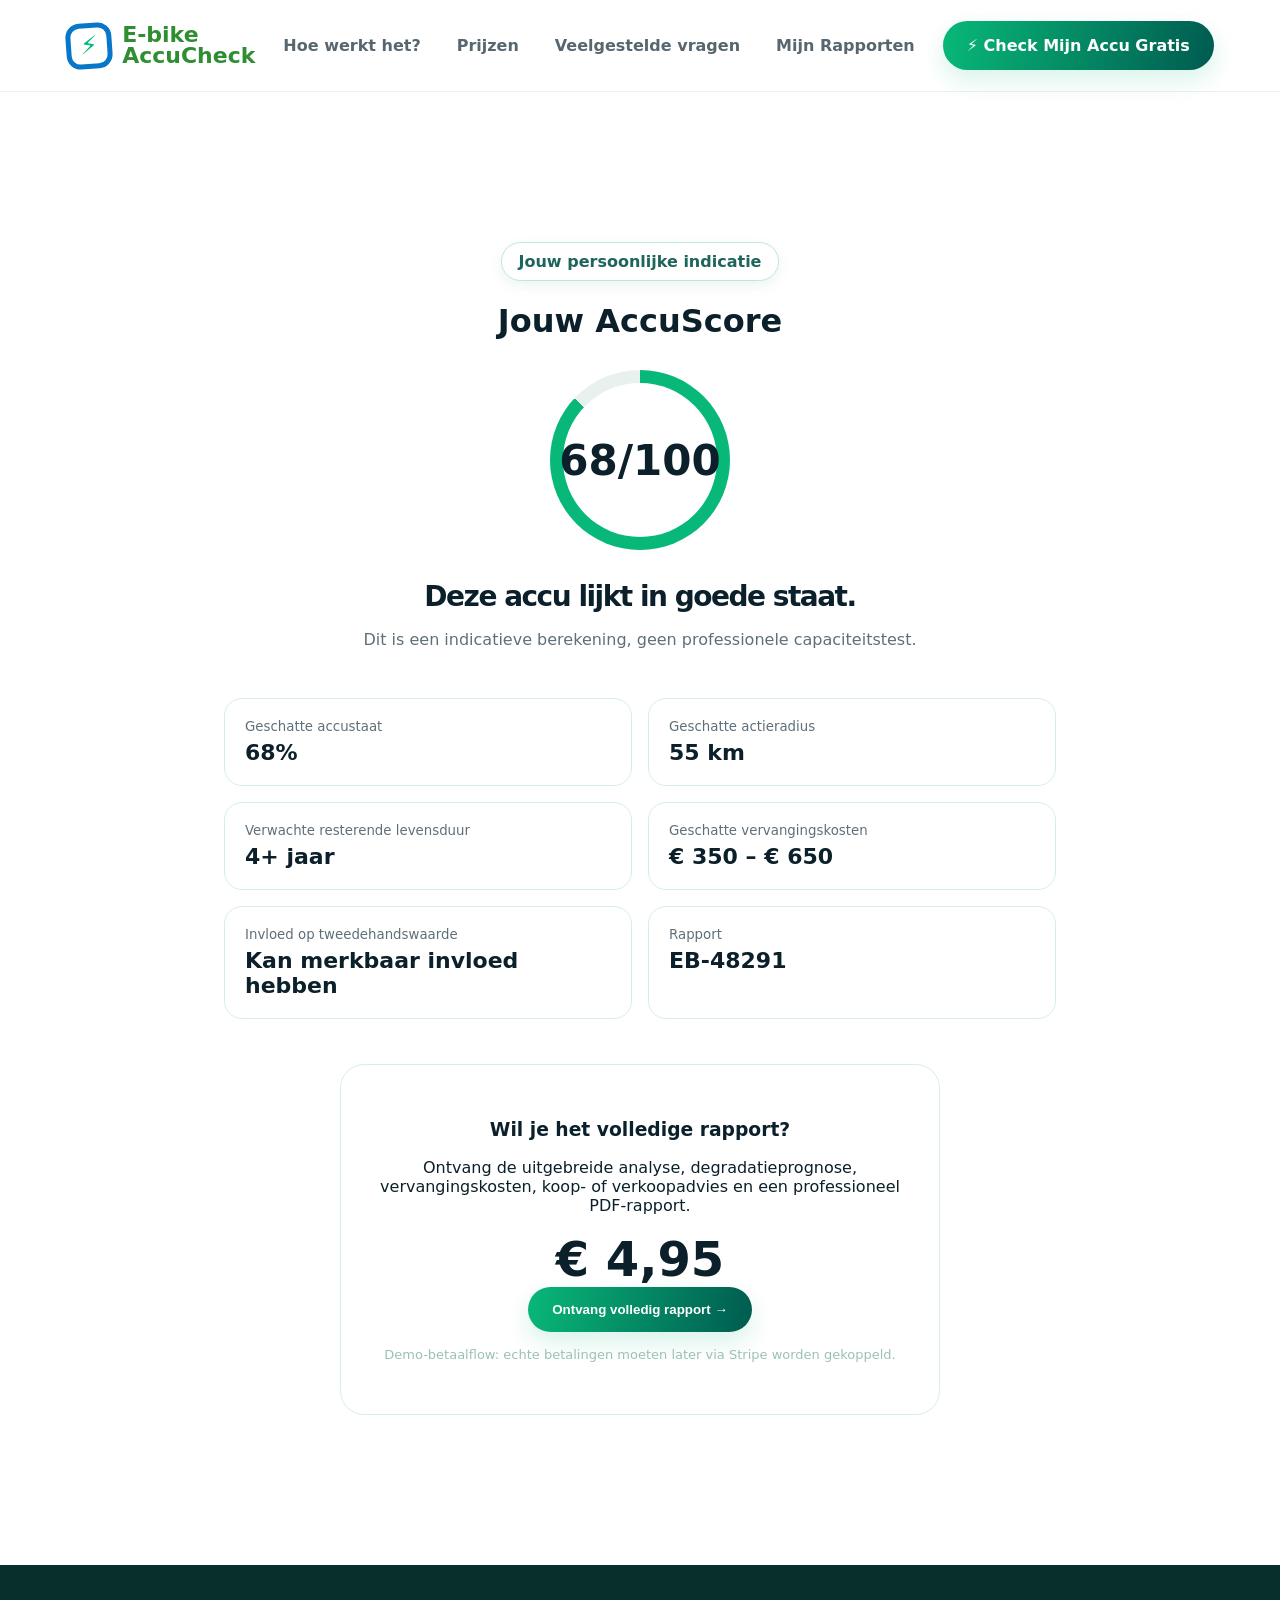
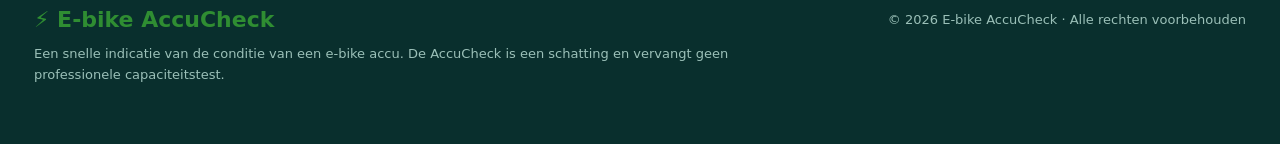
==== resultaat.html @ 83a67e67 "Add files via upload" ====
<!doctype html><html lang="nl"><head><meta charset="utf-8"><meta name="viewport" content="width=device-width,initial-scale=1"><title>Jouw AccuScore · E-bike AccuCheck</title><link rel="stylesheet" href="styles.css"></head><body>
<header class="nav"><div class="wrap navin">
<a class="logo" href="index.html"><span class="logo-mark">⚡</span><span>E-bike<br><b>AccuCheck</b></span></a>
<nav class="links"><a href="index.html">Hoe werkt het?</a><a href="volledig-rapport.html">Prijzen</a><a href="index.html#faq">Veelgestelde vragen</a><a href="resultaat.html">Mijn Rapporten</a></nav>
<a class="navcta" href="accucheck.html">⚡ Check Mijn Accu Gratis</a>
</div></header>
<main class="section"><div class="wrap result"><span class="pill">Jouw persoonlijke indicatie</span><h1>Jouw AccuScore</h1><div class="ring"><b id="score">87/100</b></div><h2 style="font-size:28px">Deze accu lijkt in goede staat.</h2><p class="lead">Dit is een indicatieve berekening, geen professionele capaciteitstest.</p><div class="metrics"><div class="metric"><small>Geschatte accustaat</small><strong id="capacity">87%</strong></div><div class="metric"><small>Geschatte actieradius</small><strong id="range">55 km</strong></div><div class="metric"><small>Verwachte resterende levensduur</small><strong id="life">5+ jaar</strong></div><div class="metric"><small>Geschatte vervangingskosten</small><strong id="replacement">€ 350 – € 650</strong></div><div class="metric"><small>Invloed op tweedehandswaarde</small><strong id="impact">Beperkte invloed</strong></div><div class="metric"><small>Rapport</small><strong>EB-<span id="report">48291</span></strong></div></div><div class="pricebox"><h3>Wil je het volledige rapport?</h3><p>Ontvang de uitgebreide analyse, degradatieprognose, vervangingskosten, koop- of verkoopadvies en een professioneel PDF-rapport.</p><div class="pricebig">€ 4,95</div><button class="btn" id="pay">Ontvang volledig rapport →</button><p class="small">Demo-betaalflow: echte betalingen moeten later via Stripe worden gekoppeld.</p></div></div></main><footer class="footer"><div class="wrap footerin"><div><div class="logo">⚡ E-bike AccuCheck</div><p class="small">Een snelle indicatie van de conditie van een e-bike accu. De AccuCheck is een schatting en vervangt geen professionele capaciteitstest.</p></div><div class="small">© 2026 E-bike AccuCheck · Alle rechten voorbehouden</div></div></footer><script src="app.js"></script></body></html>
---- styles.css ----
:root{--green:#08b878;--darkgreen:#005b50;--ink:#0b202a;--muted:#5f6f79;--bg:#effbf5;--line:#d7eee5;--white:#fff}
*{box-sizing:border-box}html{scroll-behavior:smooth}body{margin:0;font-family:Inter,ui-sans-serif,system-ui,-apple-system,BlinkMacSystemFont,"Segoe UI",sans-serif;color:var(--ink);background:var(--white)}a{text-decoration:none;color:inherit}.nav{height:92px;border-bottom:1px solid #edf1ef;background:#fff;display:flex;align-items:center}.wrap{max-width:1290px;margin:auto;padding:0 34px}.navin{display:flex;align-items:center;justify-content:space-between;gap:28px}.logo{font-weight:900;font-size:22px;line-height:.95;color:#2f8d32;display:flex;align-items:center;gap:10px}.logo-mark{width:46px;height:46px;border:5px solid #0876c9;border-radius:14px;display:grid;place-items:center;color:var(--green);font-size:25px;transform:rotate(-4deg)}.links{display:flex;align-items:center;gap:36px;color:#586670;font-weight:650}.links a:hover{color:var(--green)}.navcta,.btn{border:0;border-radius:999px;background:linear-gradient(100deg,var(--green),var(--darkgreen));color:#fff;font-weight:800;padding:15px 24px;box-shadow:0 10px 25px #0ab8792a;cursor:pointer}.hero{background:radial-gradient(circle at 95% 20%,#b9efd8 0,#eaf9f2 34%,#f4fcf8 72%);padding:98px 0 86px}.hero-grid{display:grid;grid-template-columns:1.08fr .92fr;align-items:center;gap:65px}.pill{display:inline-flex;padding:9px 17px;border:1px solid #bce9d7;background:#fff;border-radius:999px;color:#1e655c;font-weight:750;box-shadow:0 5px 14px #126e4d13}.hero h1{font-size:64px;line-height:.98;letter-spacing:-3px;margin:32px 0 25px;max-width:700px}.accent{color:var(--green)}.hero p{font-size:20px;line-height:1.65;color:#536672;max-width:690px}.info{margin:28px 0;border:1px solid #cceade;background:#fff;border-radius:18px;padding:22px 25px;max-width:690px;box-shadow:0 10px 30px #126e4d0c}.info strong{display:block;margin-bottom:6px}.actions{display:flex;gap:14px;margin:28px 0}.btn.secondary{background:#fff;color:var(--ink);border:1px solid #dbe6e2;box-shadow:none}.trust{display:flex;gap:30px;color:#53716c;font-size:14px}.visual{position:relative;min-height:450px;border-radius:32px;overflow:hidden;background:linear-gradient(135deg,#d8f5e8,#fff);border:12px solid #fff;box-shadow:0 22px 55px #174e3b22;display:flex;align-items:center;justify-content:center}.bike-art{width:80%;height:80%;border-radius:24px;background:linear-gradient(145deg,#1a2e35,#789b8d);position:relative}.bike-art:before,.bike-art:after{content:"";position:absolute;border:8px solid #f2f7f4;border-radius:50%;width:145px;height:145px;bottom:35px}.bike-art:before{left:25px}.bike-art:after{right:25px}.battery{position:absolute;width:75px;height:190px;border-radius:12px;background:#111e22;left:48%;top:25%;transform:rotate(12deg);box-shadow:inset 8px 0 #263a3d}.price{position:absolute;left:-25px;top:30px;background:#fff;padding:17px 23px;border-radius:18px;box-shadow:0 10px 20px #123b2d22;font-size:25px;font-weight:900}.scorecard{position:absolute;right:15px;bottom:15px;background:#fff;border-radius:18px;padding:18px 22px;min-width:330px;box-shadow:0 10px 20px #123b2d22}.score{float:right;color:var(--green);font-size:28px;font-weight:900}.bar{height:9px;border-radius:99px;background:#e5efeb;margin-top:16px;overflow:hidden}.bar span{display:block;height:100%;width:87%;background:linear-gradient(90deg,var(--green),var(--darkgreen));border-radius:99px}.section{padding:80px 0}.section h2{text-align:center;font-size:42px;letter-spacing:-1.5px;margin:0 0 14px}.lead{text-align:center;color:var(--muted);max-width:720px;margin:0 auto 45px;line-height:1.6}.cards{display:grid;grid-template-columns:repeat(3,1fr);gap:20px}.card{border:1px solid var(--line);border-radius:22px;padding:28px;background:#fff}.card h3{margin:12px 0 8px}.card p{color:var(--muted);line-height:1.6}.num{font-size:15px;font-weight:900;color:var(--green)}.formwrap{max-width:850px;margin:65px auto;padding:45px;background:#fff;border:1px solid var(--line);border-radius:28px;box-shadow:0 18px 55px #123b2d12}.steps{display:flex;gap:8px;margin-bottom:32px}.step{height:7px;flex:1;border-radius:99px;background:#e5efeb}.step.active{background:var(--green)}label{display:block;font-weight:750;margin:18px 0 7px}input,select{width:100%;padding:14px 15px;border:1px solid #cfe2db;border-radius:12px;font-size:16px;outline:none}input:focus,select:focus{border-color:var(--green);box-shadow:0 0 0 3px #08b87818}.formrow{display:grid;grid-template-columns:1fr 1fr;gap:18px}.result{max-width:900px;margin:70px auto;text-align:center}.ring{width:180px;height:180px;border-radius:50%;margin:30px auto;display:grid;place-items:center;background:conic-gradient(var(--green) 0 87%,#e8f1ed 87%);position:relative}.ring:after{content:"";position:absolute;inset:13px;border-radius:50%;background:#fff}.ring b{position:relative;z-index:1;font-size:42px}.metrics{display:grid;grid-template-columns:repeat(2,1fr);gap:16px;text-align:left}.metric{padding:20px;border:1px solid var(--line);border-radius:18px}.metric small{color:var(--muted);display:block;margin-bottom:6px}.metric strong{font-size:22px}.footer{background:#092f2d;color:#d7eee7;padding:45px 0}.footerin{display:flex;justify-content:space-between;gap:30px}.small{font-size:13px;color:#9bc0b8;line-height:1.6;max-width:700px}.notice{padding:14px 16px;background:#f5fbf8;border-radius:14px;color:#526a65;font-size:14px;line-height:1.5}.center{text-align:center}.pricebox{max-width:600px;margin:45px auto;padding:35px;border:1px solid var(--line);border-radius:24px;text-align:center}.pricebig{font-size:48px;font-weight:900}.faq{max-width:850px;margin:auto}.faq details{padding:20px 0;border-bottom:1px solid var(--line)}.faq summary{font-weight:800;cursor:pointer}.confirmation{max-width:700px;margin:90px auto;text-align:center}.check{font-size:65px;color:var(--green)}@media(max-width:850px){.links{display:none}.hero{padding:65px 0}.hero-grid{grid-template-columns:1fr}.hero h1{font-size:48px}.cards,.metrics{grid-template-columns:1fr}.formrow{grid-template-columns:1fr}.visual{min-height:360px}.scorecard{min-width:260px}.footerin{flex-direction:column}}
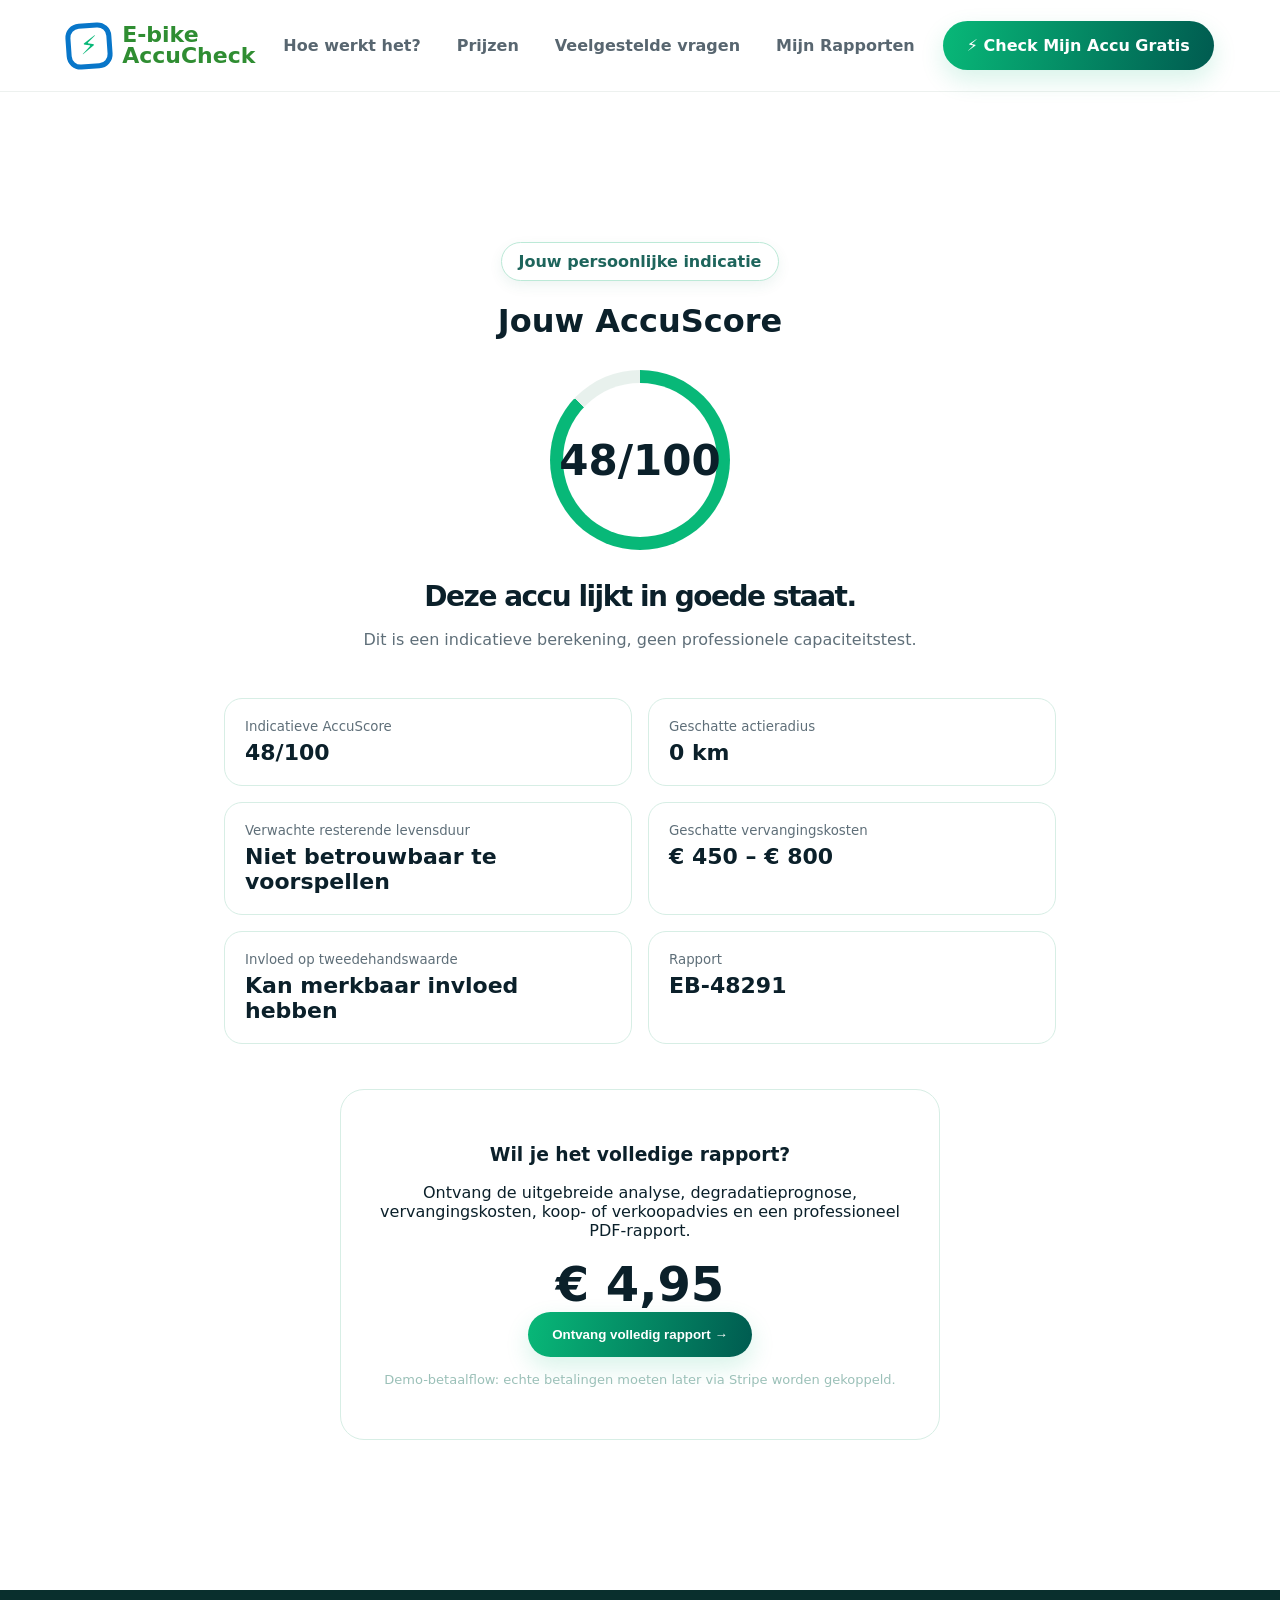
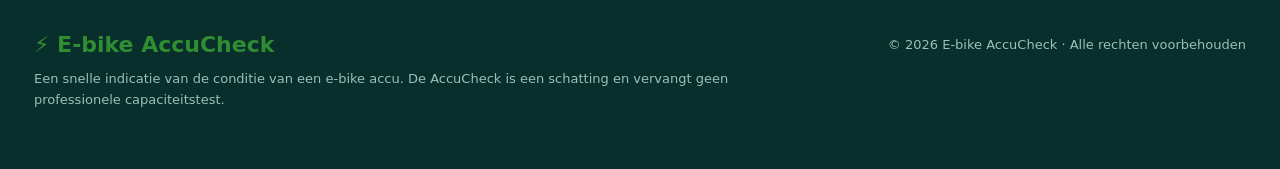
==== commit df8ba0c0: "Revise resultaat.html with updated AccuScore metrics Updated the content of the result page to inclu" ====
--- a/resultaat.html
+++ b/resultaat.html
@@ -4,4 +4,4 @@
 <nav class="links"><a href="index.html">Hoe werkt het?</a><a href="volledig-rapport.html">Prijzen</a><a href="index.html#faq">Veelgestelde vragen</a><a href="resultaat.html">Mijn Rapporten</a></nav>
 <a class="navcta" href="accucheck.html">⚡ Check Mijn Accu Gratis</a>
 </div></header>
-<main class="section"><div class="wrap result"><span class="pill">Jouw persoonlijke indicatie</span><h1>Jouw AccuScore</h1><div class="ring"><b id="score">87/100</b></div><h2 style="font-size:28px">Deze accu lijkt in goede staat.</h2><p class="lead">Dit is een indicatieve berekening, geen professionele capaciteitstest.</p><div class="metrics"><div class="metric"><small>Geschatte accustaat</small><strong id="capacity">87%</strong></div><div class="metric"><small>Geschatte actieradius</small><strong id="range">55 km</strong></div><div class="metric"><small>Verwachte resterende levensduur</small><strong id="life">5+ jaar</strong></div><div class="metric"><small>Geschatte vervangingskosten</small><strong id="replacement">€ 350 – € 650</strong></div><div class="metric"><small>Invloed op tweedehandswaarde</small><strong id="impact">Beperkte invloed</strong></div><div class="metric"><small>Rapport</small><strong>EB-<span id="report">48291</span></strong></div></div><div class="pricebox"><h3>Wil je het volledige rapport?</h3><p>Ontvang de uitgebreide analyse, degradatieprognose, vervangingskosten, koop- of verkoopadvies en een professioneel PDF-rapport.</p><div class="pricebig">€ 4,95</div><button class="btn" id="pay">Ontvang volledig rapport →</button><p class="small">Demo-betaalflow: echte betalingen moeten later via Stripe worden gekoppeld.</p></div></div></main><footer class="footer"><div class="wrap footerin"><div><div class="logo">⚡ E-bike AccuCheck</div><p class="small">Een snelle indicatie van de conditie van een e-bike accu. De AccuCheck is een schatting en vervangt geen professionele capaciteitstest.</p></div><div class="small">© 2026 E-bike AccuCheck · Alle rechten voorbehouden</div></div></footer><script src="app.js"></script></body></html>+<main class="section"><div class="wrap result"><span class="pill">Jouw persoonlijke indicatie</span><h1>Jouw AccuScore</h1><div class="ring"><b id="score">87/100</b></div><h2 style="font-size:28px">Deze accu lijkt in goede staat.</h2><p class="lead">Dit is een indicatieve berekening, geen professionele capaciteitstest.</p><div class="metrics"><div class="metric"><small>Indicatieve AccuScore</small><strong id="capacity">87%</strong></div><div class="metric"><small>Geschatte actieradius</small><strong id="range">55 km</strong></div><div class="metric"><small>Verwachte resterende levensduur</small><strong id="life">5+ jaar</strong></div><div class="metric"><small>Geschatte vervangingskosten</small><strong id="replacement">€ 350 – € 650</strong></div><div class="metric"><small>Invloed op tweedehandswaarde</small><strong id="impact">Beperkte invloed</strong></div><div class="metric"><small>Rapport</small><strong>EB-<span id="report">48291</span></strong></div></div><div class="pricebox"><h3>Wil je het volledige rapport?</h3><p>Ontvang de uitgebreide analyse, degradatieprognose, vervangingskosten, koop- of verkoopadvies en een professioneel PDF-rapport.</p><div class="pricebig">€ 4,95</div><button class="btn" id="pay">Ontvang volledig rapport →</button><p class="small">Demo-betaalflow: echte betalingen moeten later via Stripe worden gekoppeld.</p></div></div></main><footer class="footer"><div class="wrap footerin"><div><div class="logo">⚡ E-bike AccuCheck</div><p class="small">Een snelle indicatie van de conditie van een e-bike accu. De AccuCheck is een schatting en vervangt geen professionele capaciteitstest.</p></div><div class="small">© 2026 E-bike AccuCheck · Alle rechten voorbehouden</div></div></footer><script src="app.js"></script></body></html>
